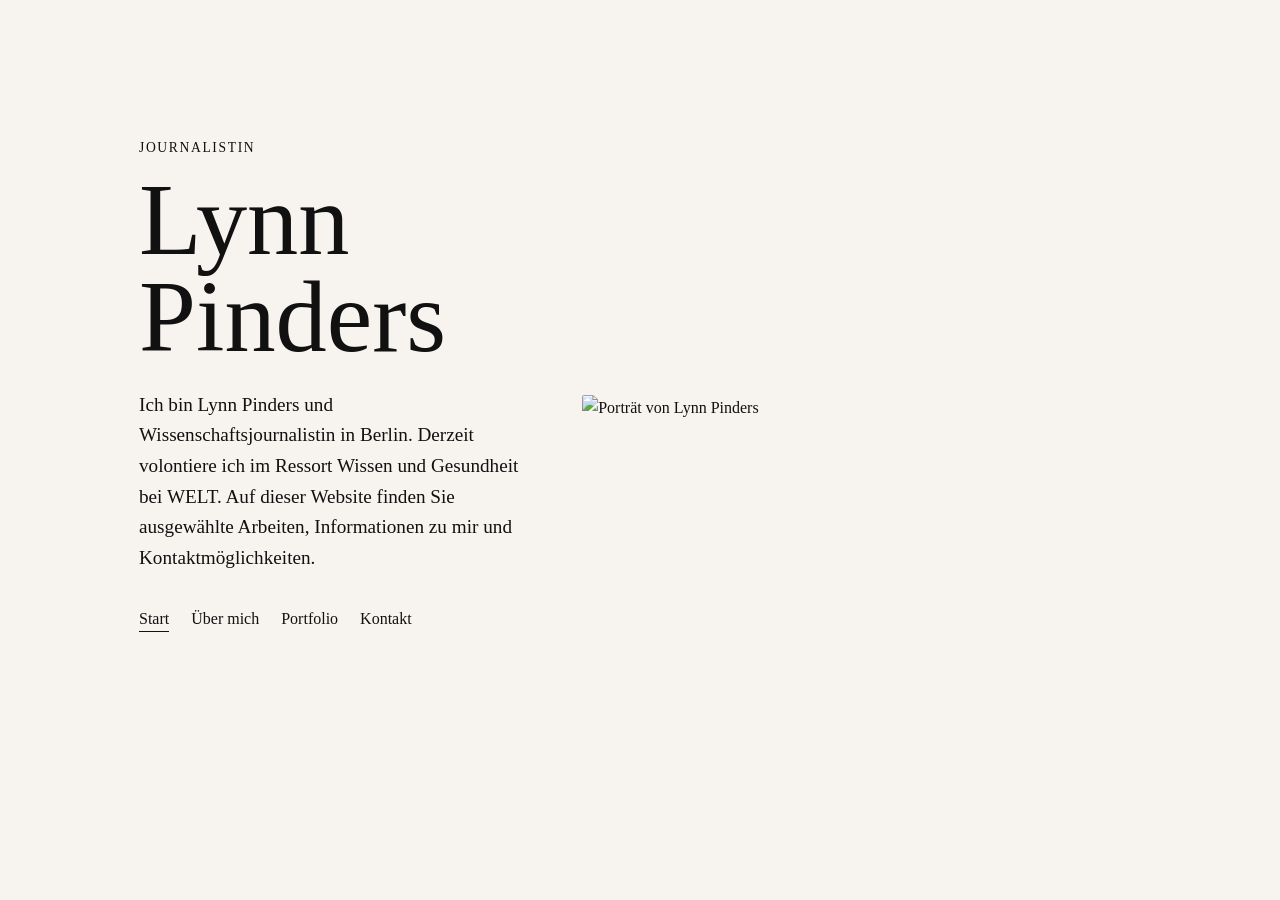
==== index.html @ fb96cade "Update navigation links in index.html" ====
<!DOCTYPE html>
<html lang="de">
<head>
  <meta charset="UTF-8" />
  <meta name="viewport" content="width=device-width, initial-scale=1.0" />

  <title>Lynn Pinders | Journalistin</title>
  <meta name="description" content="Persönliche Website von Lynn Pinders, Journalistin." />

  <link rel="stylesheet" href="style.css" />
</head>
<body>
  <main class="page">
    <section class="hero">
      <div>
        <p class="kicker">Journalistin</p>

        <h1>Lynn Pinders</h1>

        <p class="intro">
          Ich bin Lynn Pinders und Wissenschaftsjournalistin in Berlin. Derzeit volontiere ich im Ressort Wissen und Gesundheit bei WELT. Auf dieser Website finden Sie
          ausgewählte Arbeiten, Informationen zu mir und Kontaktmöglichkeiten.
        </p>

              <nav class="site-nav">
        <a href="index.html" aria-current="page">Start</a>
        <a href="ueber-mich.html">Über mich</a>
        <a href="portfolio.html">Portfolio</a>
        <a href="kontakt.html">Kontakt</a>
      </nav>
      </div>

      <img src="Lynn Pinders.jpg" alt="Porträt von Lynn Pinders" class="intro-image">
    </section>
</body>
</html>
---- style.css ----
* {
  box-sizing: border-box;
}

body {
  margin: 0;
  font-family: Georgia, "Times New Roman", serif;
  color: #111;
  background: #f7f4ef;
  line-height: 1.6;
}

.page {
  max-width: 1050px;
  margin: 0 auto;
  padding: 48px 24px;
}

.hero {
  min-height: 80vh;
  display: grid;
  grid-template-columns: 1.1fr 0.9fr;
  gap: 56px;
  align-items: center;
}

.kicker {
  text-transform: uppercase;
  letter-spacing: 0.12em;
  font-size: 0.85rem;
  margin-bottom: 12px;
}

h1 {
  font-size: clamp(3rem, 8vw, 7rem);
  line-height: 0.95;
  margin: 0 0 24px;
  font-weight: normal;
}

h2 {
  font-size: 2rem;
  margin-top: 80px;
  margin-bottom: 20px;
  font-weight: normal;
}

.intro {
  max-width: 620px;
  font-size: 1.2rem;
}

nav {
  display: flex;
  flex-wrap: wrap;
  gap: 18px;
  margin-top: 32px;
}

a {
  color: #111;
  text-underline-offset: 4px;
}

.hero img {
  width: 100%;
  max-height: 620px;
  object-fit: cover;
  border-radius: 2px;
}

section {
  max-width: 760px;
}

.links {
  padding-left: 20px;
}

.links li {
  margin-bottom: 12px;
}

@media (max-width: 800px) {
  .hero {
    grid-template-columns: 1fr;
    gap: 32px;
  }

  .hero img {
    max-height: 480px;
  }
}

/* Navigation */

.site-nav {
  display: flex;
  flex-wrap: wrap;
  gap: 22px;
  margin-bottom: 60px;
  font-size: 1rem;
}

.site-nav a {
  color: #111;
  text-decoration: none;
  border-bottom: 1px solid transparent;
}

.site-nav a:hover,
.site-nav a[aria-current="page"] {
  border-bottom: 1px solid #111;
}

/* Foto auf der Startseite einblenden */

.intro-image {
  opacity: 0;
  transform: translateY(24px);
  animation: fadeInImage 1s ease-out forwards;
  animation-delay: 0.6s;
}

@keyframes fadeInImage {
  from {
    opacity: 0;
    transform: translateY(24px);
  }

  to {
    opacity: 1;
    transform: translateY(0);
  }
}

/* Kontaktseite */

.contact-list {
  margin: 48px 0 0;
}

.contact-row {
  display: grid;
  grid-template-columns: 180px 1fr;
  gap: 24px;
  align-items: baseline;
  padding: 14px 0;
}

.contact-row dt {
  text-transform: uppercase;
  letter-spacing: 0.12em;
  font-size: 0.8rem;
}

.contact-row dd {
  margin: 0;
}

.contact-mail {
  font-size: clamp(1.3rem, 3vw, 1.8rem);
  text-decoration: none;
  border-bottom: 1px solid #111;
}

.contact-mail:hover {
  color: #8a2c1d;
  border-bottom-color: #8a2c1d;
}

/* Social-Media-Symbole */

.social-links {
  display: flex;
  flex-wrap: wrap;
  gap: 28px;
}

.social-links a {
  color: #111;
  text-decoration: none;
  transition: color 0.2s;
}

.social-links i {
  font-size: 1.8rem;
}

.social-links a:hover {
  color: #8a2c1d;
}

/* Fußzeile */

.site-footer {
  display: flex;
  flex-wrap: wrap;
  gap: 22px;
  margin-top: 120px;
  font-size: 0.9rem;
}

.site-footer a {
  text-decoration: none;
}

.site-footer a:hover {
  text-decoration: underline;
}

@media (max-width: 600px) {
  .contact-row {
    grid-template-columns: 1fr;
    gap: 6px;
  }
}
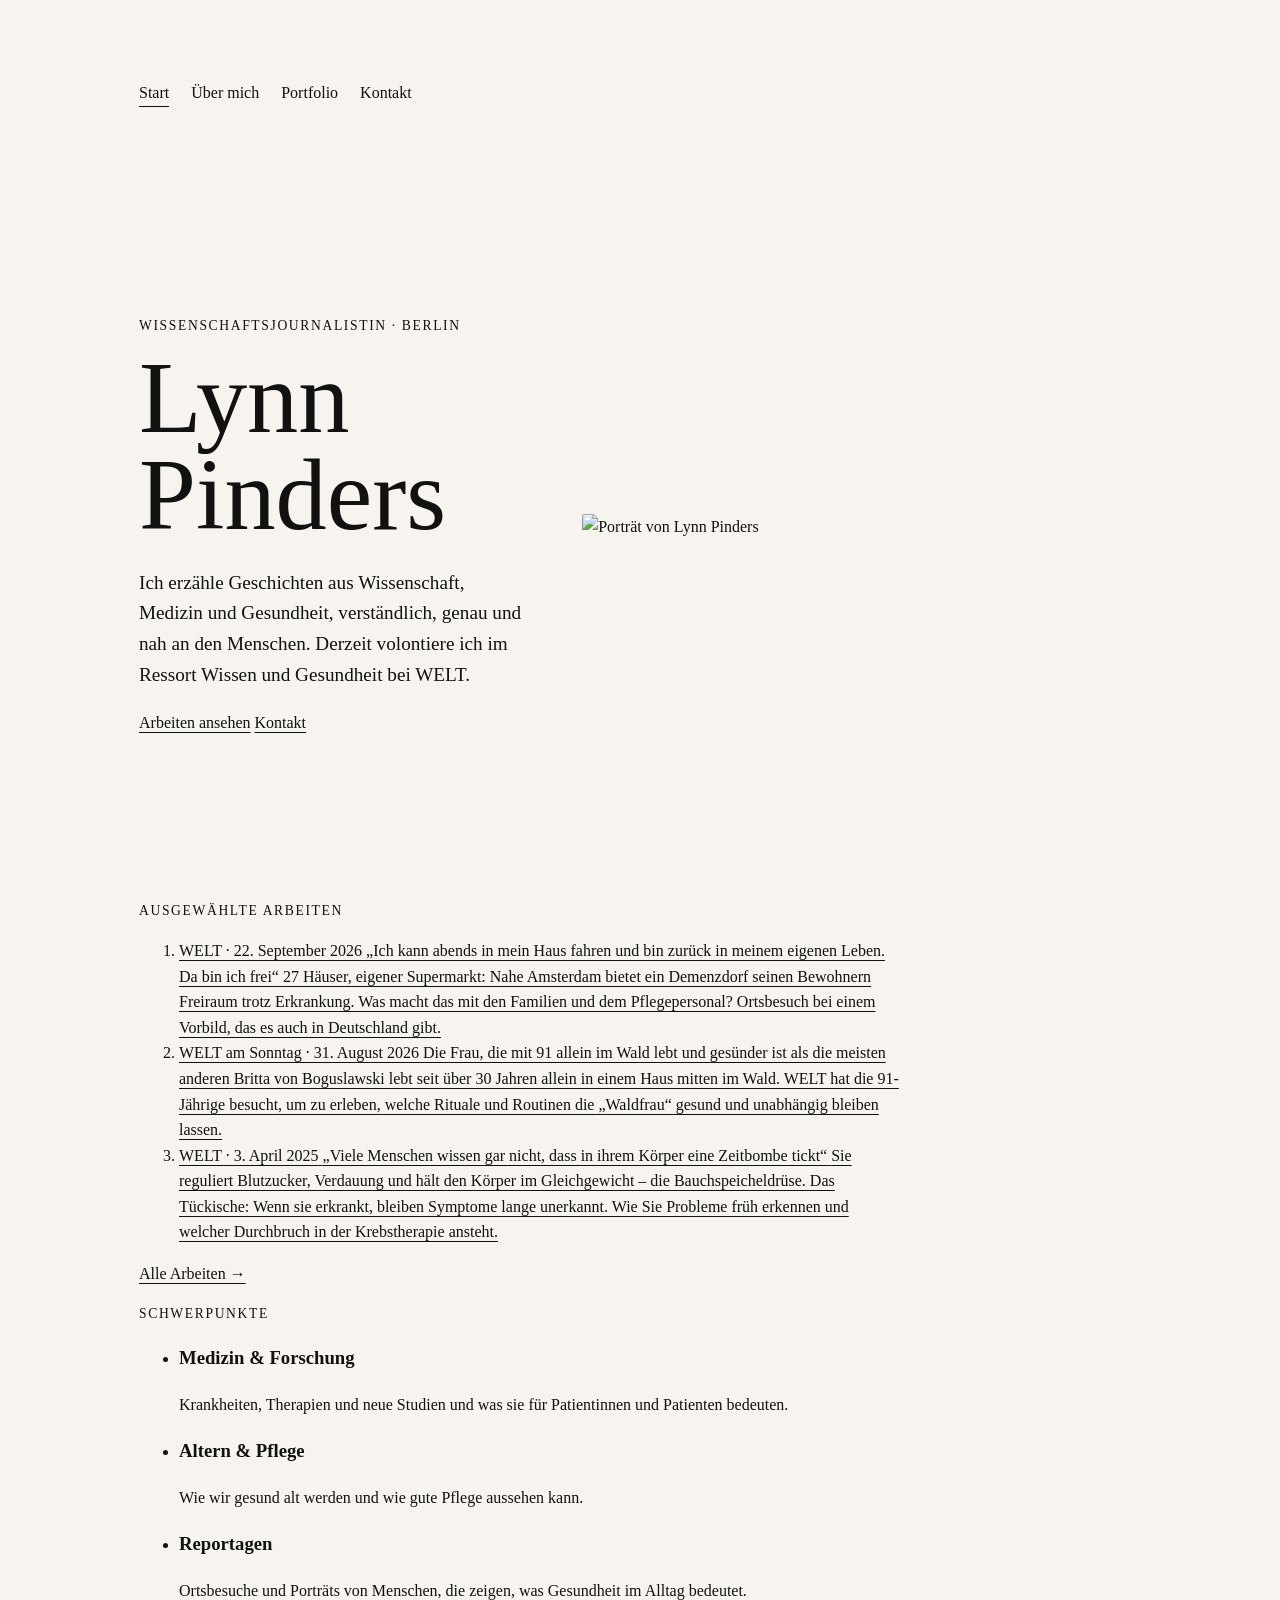
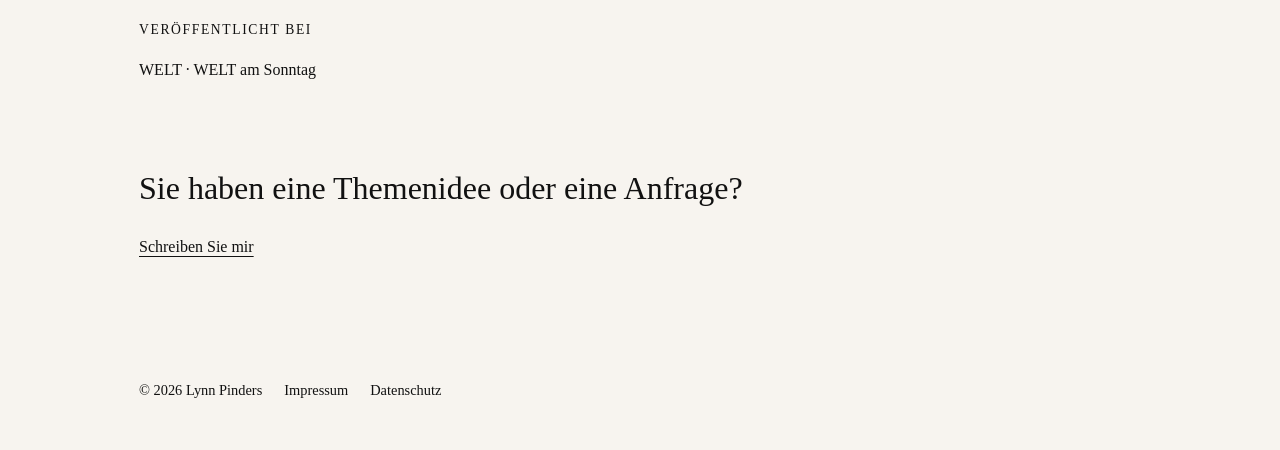
==== commit 69cc2306: "Update title and description in index.html" ====
--- a/index.html
+++ b/index.html
@@ -4,33 +4,105 @@
   <meta charset="UTF-8" />
   <meta name="viewport" content="width=device-width, initial-scale=1.0" />
 
-  <title>Lynn Pinders | Journalistin</title>
-  <meta name="description" content="Persönliche Website von Lynn Pinders, Journalistin." />
+  <title>Lynn Pinders | Wissenschaftsjournalistin in Berlin</title>
+  <meta name="description" content="Lynn Pinders ist Wissenschaftsjournalistin in Berlin und volontiert im Ressort Wissen und Gesundheit bei WELT." />
 
-  <link rel="stylesheet" href="style.css" />
+  <link rel="stylesheet" href="style.css?v=4" />
 </head>
 <body>
   <main class="page">
-    <section class="hero">
-      <div>
-        <p class="kicker">Journalistin</p>
-
-        <h1>Lynn Pinders</h1>
-
-        <p class="intro">
-          Ich bin Lynn Pinders und Wissenschaftsjournalistin in Berlin. Derzeit volontiere ich im Ressort Wissen und Gesundheit bei WELT. Auf dieser Website finden Sie
-          ausgewählte Arbeiten, Informationen zu mir und Kontaktmöglichkeiten.
-        </p>
-
-              <nav class="site-nav">
+    <header>
+      <nav class="site-nav">
         <a href="index.html" aria-current="page">Start</a>
         <a href="ueber-mich.html">Über mich</a>
         <a href="portfolio.html">Portfolio</a>
         <a href="kontakt.html">Kontakt</a>
       </nav>
+    </header>
+
+    <!-- 1. Einstieg -->
+    <section class="hero">
+      <div>
+        <p class="kicker">Wissenschaftsjournalistin · Berlin</p>
+        <h1>Lynn Pinders</h1>
+        <p class="intro">
+          Ich erzähle Geschichten aus Wissenschaft, Medizin und Gesundheit,
+          verständlich, genau und nah an den Menschen. Derzeit volontiere ich
+          im Ressort Wissen und Gesundheit bei WELT.
+        </p>
+        <p class="actions">
+          <a class="button" href="portfolio.html">Arbeiten ansehen</a>
+          <a class="button button-light" href="kontakt.html">Kontakt</a>
+        </p>
       </div>
+      <img class="intro-image" src="Lynn Pinders.jpg" alt="Porträt von Lynn Pinders" />
+    </section>
 
-      <img src="Lynn Pinders.jpg" alt="Porträt von Lynn Pinders" class="intro-image">
+    <!-- 2. Ausgewählte Arbeiten -->
+    <section class="home-section">
+      <p class="kicker">Ausgewählte Arbeiten</p>
+      <ol class="articles">
+        <li>
+          <a href="https://www.welt.de/gesundheit/plus6a82bc8a9c4b6838990477ef/demenzdorf-ich-kann-abends-in-mein-haus-fahren-und-bin-zurueck-in-meinem-eigenen-leben-da-bin-ich-frei.html" target="_blank" rel="noopener noreferrer">
+            <span class="article-meta">WELT · 22. September 2026</span>
+            <span class="article-title">„Ich kann abends in mein Haus fahren und bin zurück in meinem eigenen Leben. Da bin ich frei“</span>
+            <span class="article-teaser">27 Häuser, eigener Supermarkt: Nahe Amsterdam bietet ein Demenzdorf seinen Bewohnern Freiraum trotz Erkrankung. Was macht das mit den Familien und dem Pflegepersonal? Ortsbesuch bei einem Vorbild, das es auch in Deutschland gibt.</span>
+          </a>
+        </li>
+        <li>
+          <a href="https://www.welt.de/gesundheit/article6a6b52e4b5b26399f0be156d/britta-von-boguslawski-gott-hat-mir-ermoeglicht-im-wald-zu-leben-das-ist-kein-verdienst-sondern-gnade.html" target="_blank" rel="noopener noreferrer">
+            <span class="article-meta">WELT am Sonntag · 31. August 2026</span>
+            <span class="article-title">Die Frau, die mit 91 allein im Wald lebt und gesünder ist als die meisten anderen</span>
+            <span class="article-teaser">Britta von Boguslawski lebt seit über 30 Jahren allein in einem Haus mitten im Wald. WELT hat die 91-Jährige besucht, um zu erleben, welche Rituale und Routinen die „Waldfrau“ gesund und unabhängig bleiben lassen.</span>
+          </a>
+        </li>
+        <li>
+          <a href="https://www.welt.de/gesundheit/plus69c2457aaf187d606b810e86/krebs-viele-menschen-wissen-gar-nicht-dass-in-ihrem-koerper-eine-zeitbombe-tickt.html" target="_blank" rel="noopener noreferrer">
+            <span class="article-meta">WELT · 3. April 2025</span>
+            <span class="article-title">„Viele Menschen wissen gar nicht, dass in ihrem Körper eine Zeitbombe tickt“</span>
+            <span class="article-teaser">Sie reguliert Blutzucker, Verdauung und hält den Körper im Gleichgewicht – die Bauchspeicheldrüse. Das Tückische: Wenn sie erkrankt, bleiben Symptome lange unerkannt. Wie Sie Probleme früh erkennen und welcher Durchbruch in der Krebstherapie ansteht.</span>
+          </a>
+        </li>
+      </ol>
+      <p><a class="more-link" href="portfolio.html">Alle Arbeiten →</a></p>
     </section>
+
+    <!-- 3. Themen -->
+    <section class="home-section">
+      <p class="kicker">Schwerpunkte</p>
+      <ul class="topics">
+        <li>
+          <h3>Medizin &amp; Forschung</h3>
+          <p>Krankheiten, Therapien und neue Studien und was sie für Patientinnen und Patienten bedeuten.</p>
+        </li>
+        <li>
+          <h3>Altern &amp; Pflege</h3>
+          <p>Wie wir gesund alt werden und wie gute Pflege aussehen kann.</p>
+        </li>
+        <li>
+          <h3>Reportagen</h3>
+          <p>Ortsbesuche und Porträts von Menschen, die zeigen, was Gesundheit im Alltag bedeutet.</p>
+        </li>
+      </ul>
+    </section>
+
+    <!-- 4. Veröffentlicht bei -->
+    <section class="home-section">
+      <p class="kicker">Veröffentlicht bei</p>
+      <p class="outlets">WELT · WELT am Sonntag</p>
+    </section>
+
+    <!-- 5. Aufforderung zum Kontakt -->
+    <section class="home-section cta">
+      <h2>Sie haben eine Themenidee oder eine Anfrage?</h2>
+      <p><a class="button" href="kontakt.html">Schreiben Sie mir</a></p>
+    </section>
+
+    <footer class="site-footer">
+      <span>© 2026 Lynn Pinders</span>
+      <a href="impressum.html">Impressum</a>
+      <a href="datenschutz.html">Datenschutz</a>
+    </footer>
+  </main>
 </body>
 </html>
--- a/style.css
+++ b/style.css
@@ -215,3 +215,10 @@
     gap: 6px;
   }
 }
+
+/* Überschrift der Kontaktseite */
+
+.contact-title {
+  font-size: clamp(2.2rem, 5vw, 3.5rem);
+  line-height: 1.1;
+}
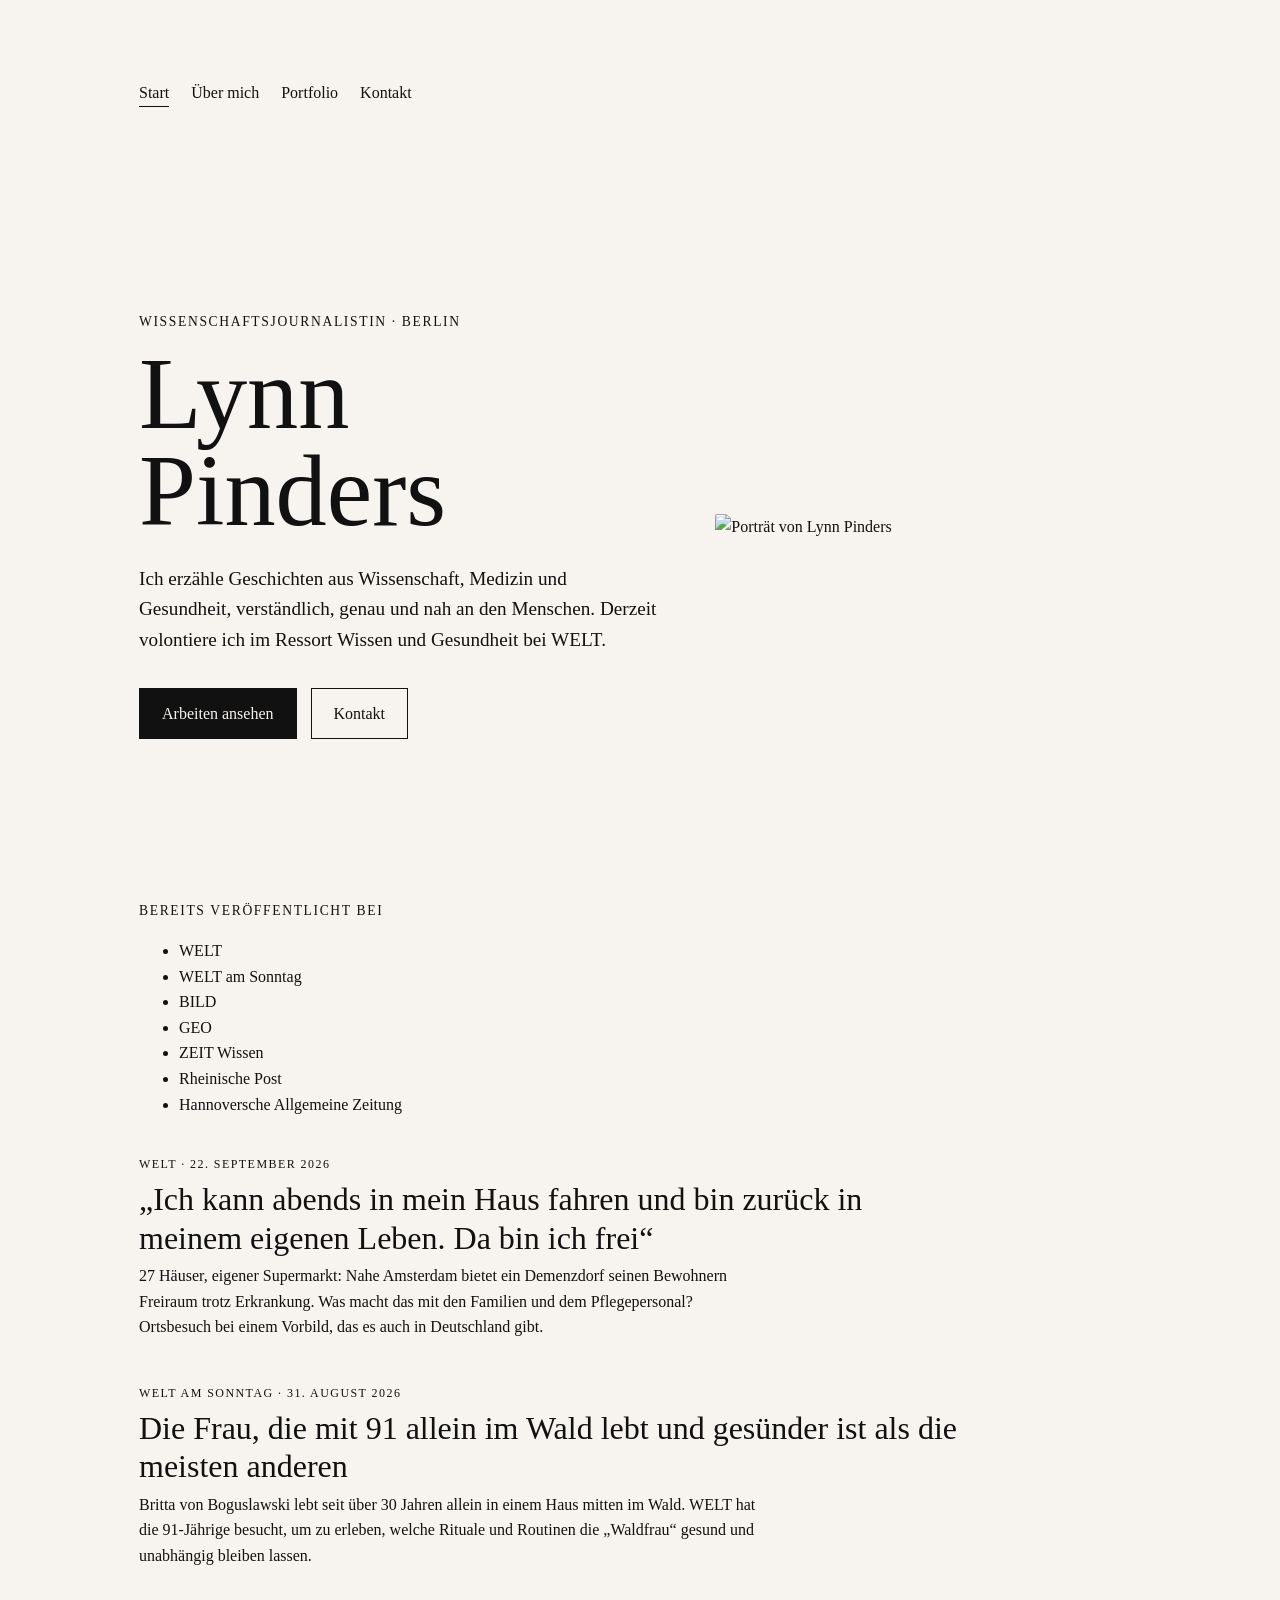
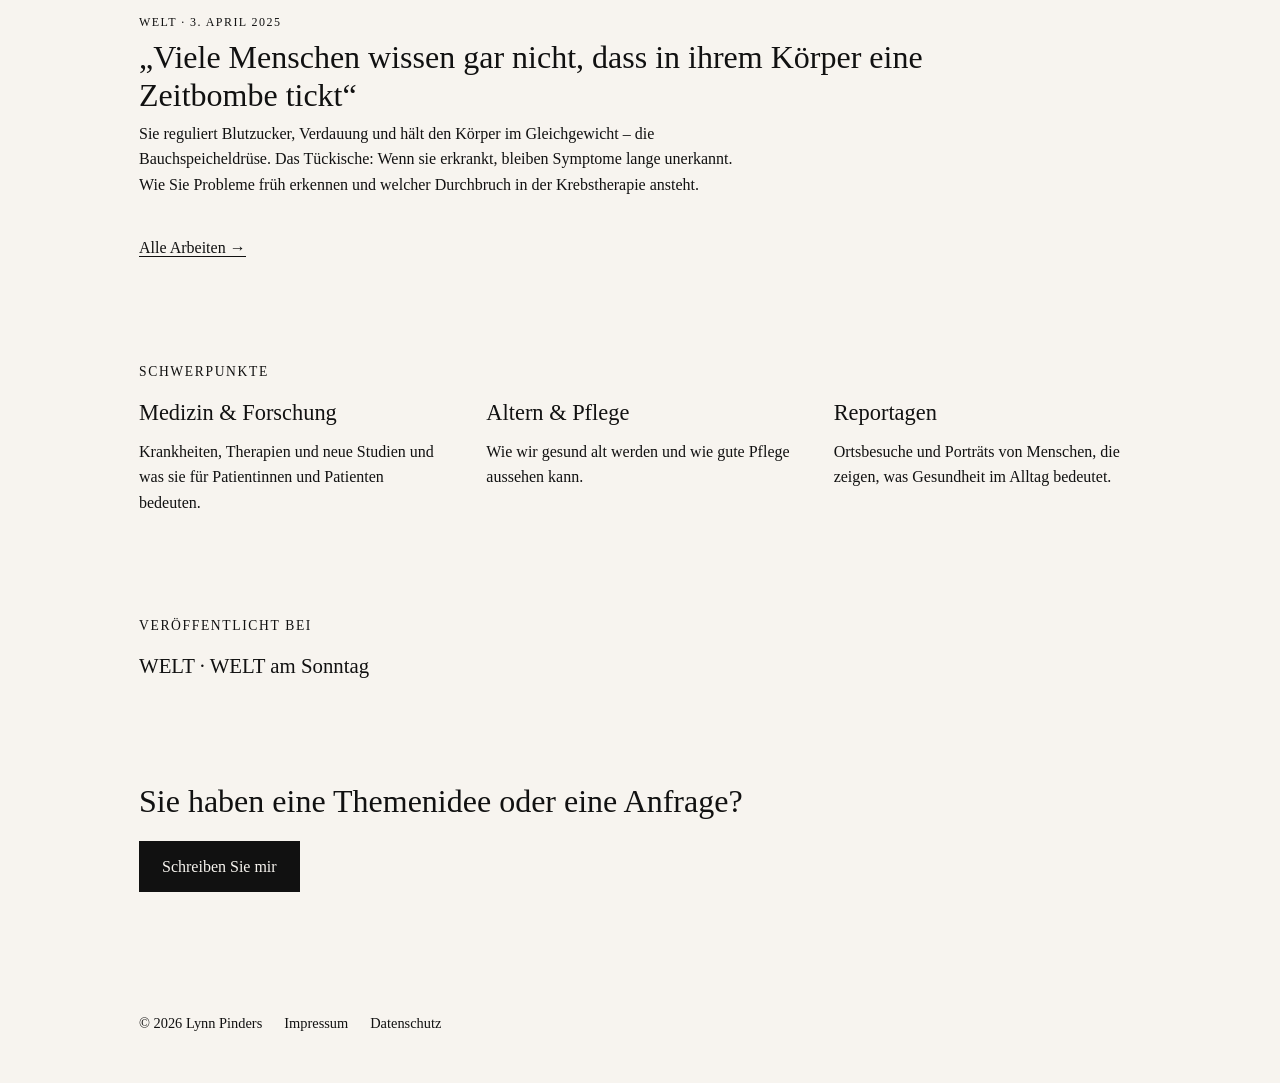
==== commit 916da792: "Add list of previously published works" ====
--- a/index.html
+++ b/index.html
@@ -39,8 +39,16 @@
     </section>
 
     <!-- 2. Ausgewählte Arbeiten -->
-    <section class="home-section">
-      <p class="kicker">Ausgewählte Arbeiten</p>
+         <p class="kicker">Bereits veröffentlicht bei</p>
+      <ul class="outlets-list">
+        <li>WELT</li>
+        <li>WELT am Sonntag</li>
+        <li>BILD</li>
+        <li>GEO</li>
+        <li>ZEIT Wissen</li>
+        <li>Rheinische Post</li>
+        <li>Hannoversche Allgemeine Zeitung</li>
+      </ul>
       <ol class="articles">
         <li>
           <a href="https://www.welt.de/gesundheit/plus6a82bc8a9c4b6838990477ef/demenzdorf-ich-kann-abends-in-mein-haus-fahren-und-bin-zurueck-in-meinem-eigenen-leben-da-bin-ich-frei.html" target="_blank" rel="noopener noreferrer">
--- a/style.css
+++ b/style.css
@@ -222,3 +222,135 @@
   font-size: clamp(2.2rem, 5vw, 3.5rem);
   line-height: 1.1;
 }
+
+/* Startseite */
+
+.actions {
+  display: flex;
+  flex-wrap: wrap;
+  gap: 14px;
+  margin-top: 32px;
+}
+
+.button {
+  display: inline-block;
+  padding: 12px 22px;
+  background: #111;
+  color: #f7f4ef;
+  text-decoration: none;
+  border: 1px solid #111;
+  transition: background 0.2s, color 0.2s;
+}
+
+.button:hover {
+  background: #8a2c1d;
+  border-color: #8a2c1d;
+  color: #f7f4ef;
+}
+
+.button-light {
+  background: transparent;
+  color: #111;
+}
+
+.button-light:hover {
+  background: transparent;
+  color: #8a2c1d;
+}
+
+.home-section {
+  max-width: none;
+  margin-top: 100px;
+}
+
+.topics {
+  list-style: none;
+  padding: 0;
+  margin: 0;
+  display: grid;
+  grid-template-columns: repeat(3, 1fr);
+  gap: 40px;
+}
+
+.topics h3 {
+  font-size: 1.4rem;
+  font-weight: normal;
+  margin: 0 0 8px;
+}
+
+.topics p {
+  margin: 0;
+}
+
+.articles {
+  list-style: none;
+  padding: 0;
+  margin: 0;
+}
+
+.articles a {
+  display: block;
+  padding: 22px 0;
+  text-decoration: none;
+}
+
+.article-meta {
+  display: block;
+  text-transform: uppercase;
+  letter-spacing: 0.12em;
+  font-size: 0.75rem;
+  margin-bottom: 6px;
+}
+
+.article-title {
+  display: block;
+  max-width: 820px;
+  font-size: clamp(1.4rem, 3vw, 2rem);
+  line-height: 1.2;
+}
+
+.article-teaser {
+  display: block;
+  margin-top: 6px;
+  max-width: 620px;
+}
+
+.articles a:hover .article-title {
+  color: #8a2c1d;
+}
+
+.more-link {
+  text-decoration: none;
+  border-bottom: 1px solid #111;
+}
+
+.more-link:hover {
+  color: #8a2c1d;
+  border-bottom-color: #8a2c1d;
+}
+
+.outlets {
+  font-size: 1.3rem;
+  margin: 0;
+}
+
+.cta h2 {
+  margin-top: 0;
+  max-width: 620px;
+  line-height: 1.2;
+}
+
+section.hero {
+  max-width: none;
+}
+
+@media (max-width: 800px) {
+  .topics {
+    grid-template-columns: 1fr;
+    gap: 28px;
+  }
+
+  .home-section {
+    margin-top: 72px;
+  }
+}
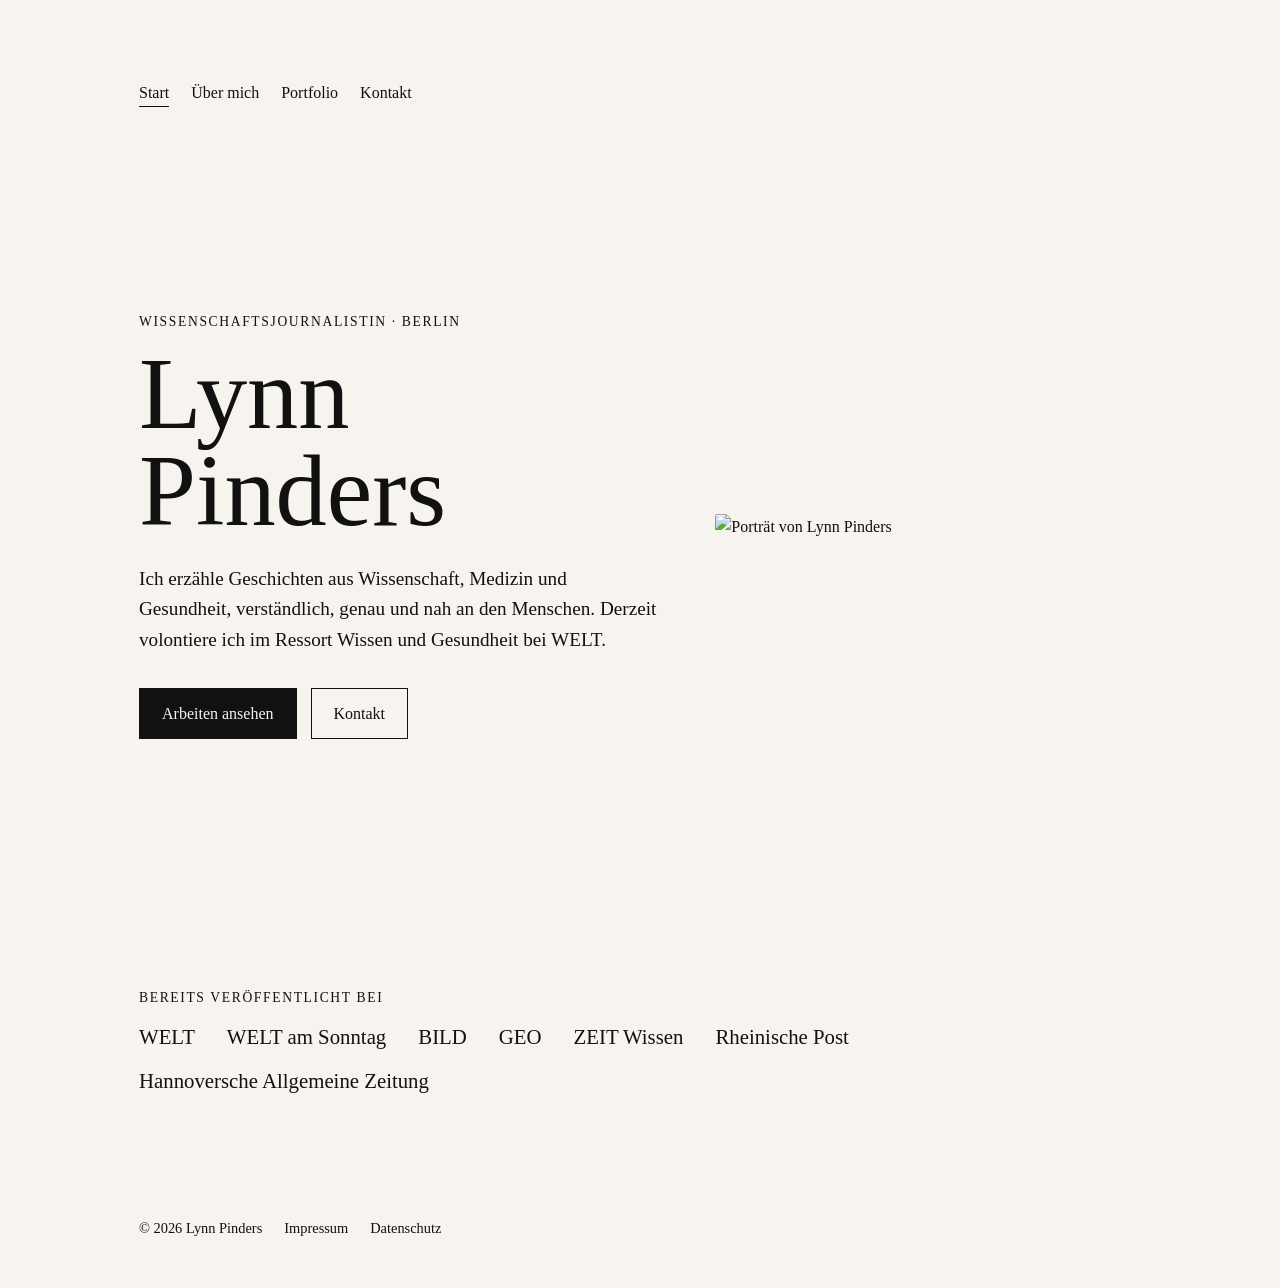
==== commit 8d6c8c38: "Add files via upload" ====
--- a/index.html
+++ b/index.html
@@ -7,7 +7,7 @@
   <title>Lynn Pinders | Wissenschaftsjournalistin in Berlin</title>
   <meta name="description" content="Lynn Pinders ist Wissenschaftsjournalistin in Berlin und volontiert im Ressort Wissen und Gesundheit bei WELT." />
 
-  <link rel="stylesheet" href="style.css?v=4" />
+  <link rel="stylesheet" href="style.css?v=5" />
 </head>
 <body>
   <main class="page">
@@ -38,8 +38,9 @@
       <img class="intro-image" src="Lynn Pinders.jpg" alt="Porträt von Lynn Pinders" />
     </section>
 
-    <!-- 2. Ausgewählte Arbeiten -->
-         <p class="kicker">Bereits veröffentlicht bei</p>
+    <!-- 2. Veröffentlicht bei -->
+    <section class="home-section">
+      <p class="kicker">Bereits veröffentlicht bei</p>
       <ul class="outlets-list">
         <li>WELT</li>
         <li>WELT am Sonntag</li>
@@ -49,61 +50,6 @@
         <li>Rheinische Post</li>
         <li>Hannoversche Allgemeine Zeitung</li>
       </ul>
-      <ol class="articles">
-        <li>
-          <a href="https://www.welt.de/gesundheit/plus6a82bc8a9c4b6838990477ef/demenzdorf-ich-kann-abends-in-mein-haus-fahren-und-bin-zurueck-in-meinem-eigenen-leben-da-bin-ich-frei.html" target="_blank" rel="noopener noreferrer">
-            <span class="article-meta">WELT · 22. September 2026</span>
-            <span class="article-title">„Ich kann abends in mein Haus fahren und bin zurück in meinem eigenen Leben. Da bin ich frei“</span>
-            <span class="article-teaser">27 Häuser, eigener Supermarkt: Nahe Amsterdam bietet ein Demenzdorf seinen Bewohnern Freiraum trotz Erkrankung. Was macht das mit den Familien und dem Pflegepersonal? Ortsbesuch bei einem Vorbild, das es auch in Deutschland gibt.</span>
-          </a>
-        </li>
-        <li>
-          <a href="https://www.welt.de/gesundheit/article6a6b52e4b5b26399f0be156d/britta-von-boguslawski-gott-hat-mir-ermoeglicht-im-wald-zu-leben-das-ist-kein-verdienst-sondern-gnade.html" target="_blank" rel="noopener noreferrer">
-            <span class="article-meta">WELT am Sonntag · 31. August 2026</span>
-            <span class="article-title">Die Frau, die mit 91 allein im Wald lebt und gesünder ist als die meisten anderen</span>
-            <span class="article-teaser">Britta von Boguslawski lebt seit über 30 Jahren allein in einem Haus mitten im Wald. WELT hat die 91-Jährige besucht, um zu erleben, welche Rituale und Routinen die „Waldfrau“ gesund und unabhängig bleiben lassen.</span>
-          </a>
-        </li>
-        <li>
-          <a href="https://www.welt.de/gesundheit/plus69c2457aaf187d606b810e86/krebs-viele-menschen-wissen-gar-nicht-dass-in-ihrem-koerper-eine-zeitbombe-tickt.html" target="_blank" rel="noopener noreferrer">
-            <span class="article-meta">WELT · 3. April 2025</span>
-            <span class="article-title">„Viele Menschen wissen gar nicht, dass in ihrem Körper eine Zeitbombe tickt“</span>
-            <span class="article-teaser">Sie reguliert Blutzucker, Verdauung und hält den Körper im Gleichgewicht – die Bauchspeicheldrüse. Das Tückische: Wenn sie erkrankt, bleiben Symptome lange unerkannt. Wie Sie Probleme früh erkennen und welcher Durchbruch in der Krebstherapie ansteht.</span>
-          </a>
-        </li>
-      </ol>
-      <p><a class="more-link" href="portfolio.html">Alle Arbeiten →</a></p>
-    </section>
-
-    <!-- 3. Themen -->
-    <section class="home-section">
-      <p class="kicker">Schwerpunkte</p>
-      <ul class="topics">
-        <li>
-          <h3>Medizin &amp; Forschung</h3>
-          <p>Krankheiten, Therapien und neue Studien und was sie für Patientinnen und Patienten bedeuten.</p>
-        </li>
-        <li>
-          <h3>Altern &amp; Pflege</h3>
-          <p>Wie wir gesund alt werden und wie gute Pflege aussehen kann.</p>
-        </li>
-        <li>
-          <h3>Reportagen</h3>
-          <p>Ortsbesuche und Porträts von Menschen, die zeigen, was Gesundheit im Alltag bedeutet.</p>
-        </li>
-      </ul>
-    </section>
-
-    <!-- 4. Veröffentlicht bei -->
-    <section class="home-section">
-      <p class="kicker">Veröffentlicht bei</p>
-      <p class="outlets">WELT · WELT am Sonntag</p>
-    </section>
-
-    <!-- 5. Aufforderung zum Kontakt -->
-    <section class="home-section cta">
-      <h2>Sie haben eine Themenidee oder eine Anfrage?</h2>
-      <p><a class="button" href="kontakt.html">Schreiben Sie mir</a></p>
     </section>
 
     <footer class="site-footer">
--- a/style.css
+++ b/style.css
@@ -354,3 +354,27 @@
     margin-top: 72px;
   }
 }
+
+/* Social-Media-Symbole auf der Kontaktseite */
+
+.social-links {
+  margin-top: 40px;
+}
+
+/* Kleinere Überschrift auf der Kontaktseite */
+
+.contact-title {
+  font-size: clamp(1.8rem, 4vw, 2.6rem);
+}
+
+/* Liste der Medien auf der Startseite */
+
+.outlets-list {
+  list-style: none;
+  padding: 0;
+  margin: 0;
+  display: flex;
+  flex-wrap: wrap;
+  gap: 10px 32px;
+  font-size: 1.3rem;
+}
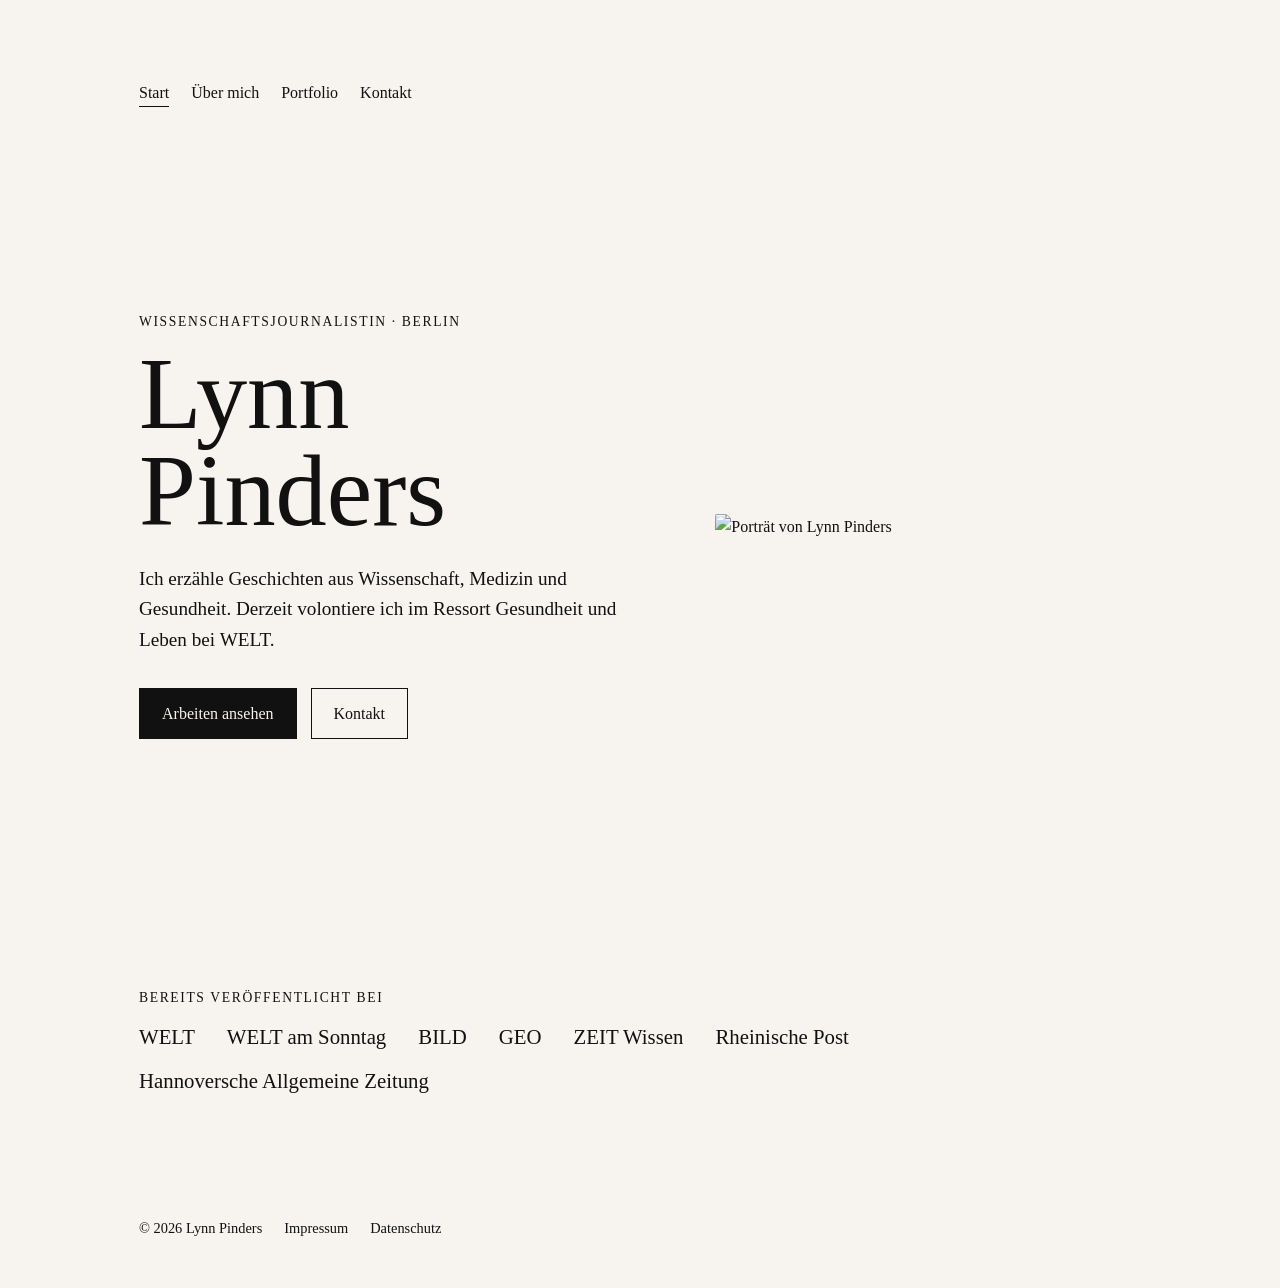
==== commit 61ff2564: "Revise introduction in index.html Updated the introduction text to reflect current work and focus." ====
--- a/index.html
+++ b/index.html
@@ -26,9 +26,8 @@
         <p class="kicker">Wissenschaftsjournalistin · Berlin</p>
         <h1>Lynn Pinders</h1>
         <p class="intro">
-          Ich erzähle Geschichten aus Wissenschaft, Medizin und Gesundheit,
-          verständlich, genau und nah an den Menschen. Derzeit volontiere ich
-          im Ressort Wissen und Gesundheit bei WELT.
+          Ich erzähle Geschichten aus Wissenschaft, Medizin und Gesundheit.
+          Derzeit volontiere ich im Ressort Gesundheit und Leben bei WELT.
         </p>
         <p class="actions">
           <a class="button" href="portfolio.html">Arbeiten ansehen</a>
--- a/style.css
+++ b/style.css
@@ -378,3 +378,9 @@
   gap: 10px 32px;
   font-size: 1.3rem;
 }
+
+/* Abstand der Social-Media-Symbole auf der Kontaktseite */
+
+.social-links {
+  margin-top: 40px;
+}
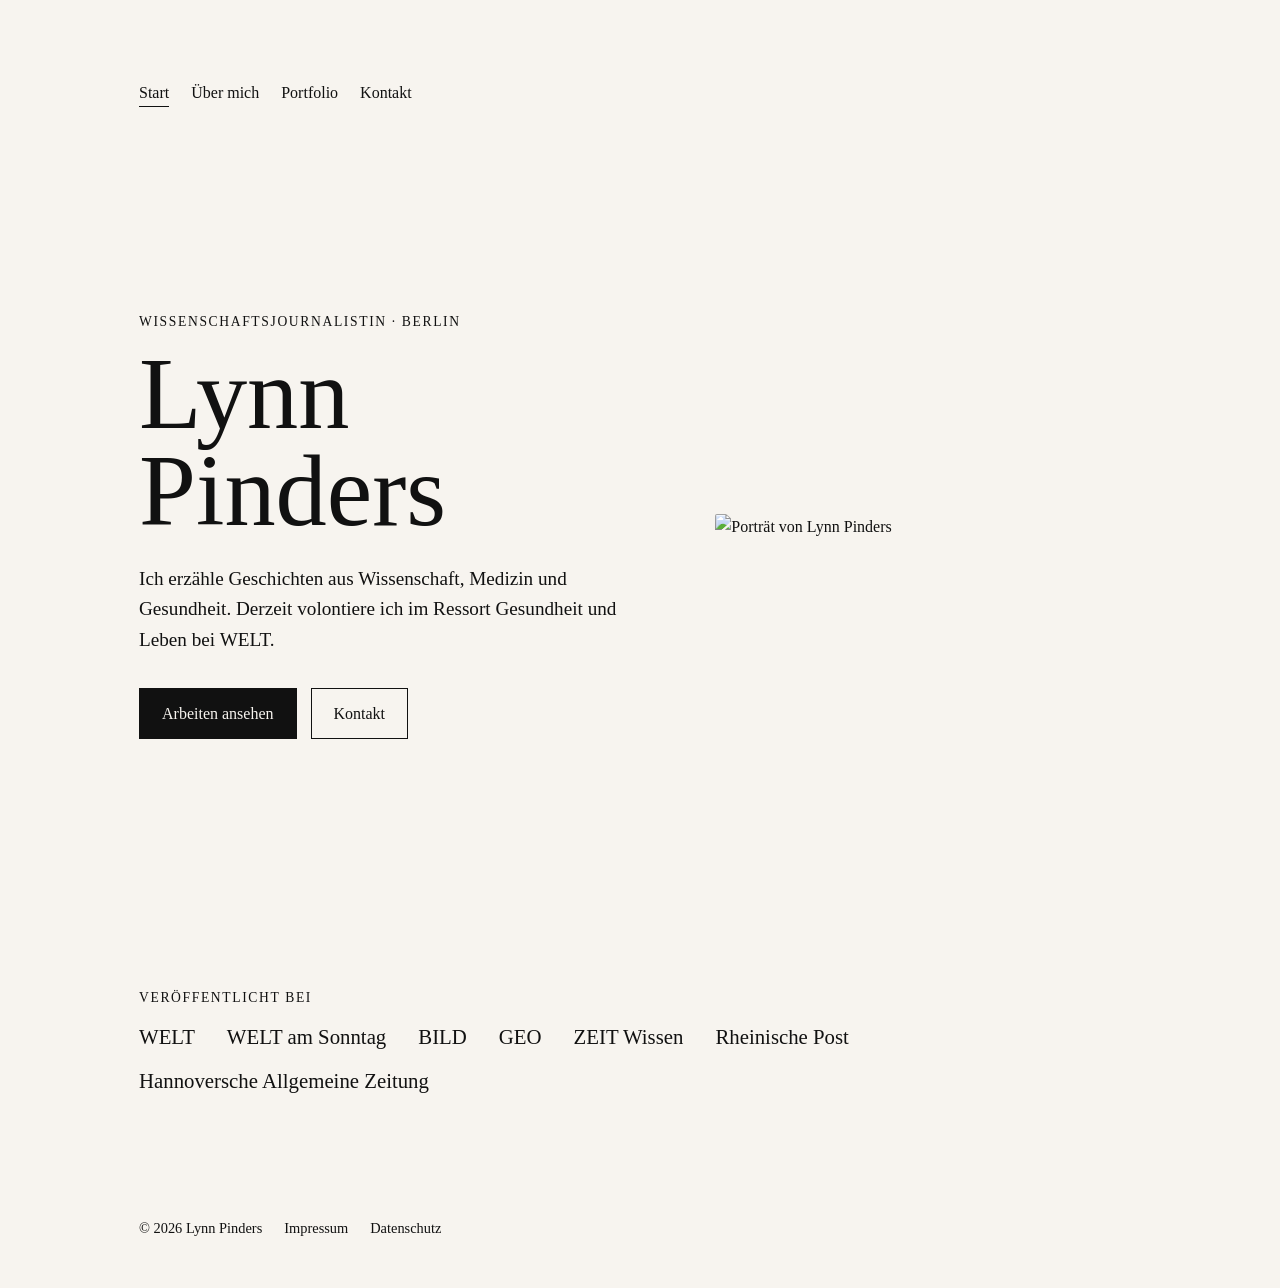
==== commit cb6e0085: "Update text from 'Bereits' to 'Veröffentlicht'" ====
--- a/index.html
+++ b/index.html
@@ -39,7 +39,7 @@
 
     <!-- 2. Veröffentlicht bei -->
     <section class="home-section">
-      <p class="kicker">Bereits veröffentlicht bei</p>
+      <p class="kicker">Veröffentlicht bei</p>
       <ul class="outlets-list">
         <li>WELT</li>
         <li>WELT am Sonntag</li>
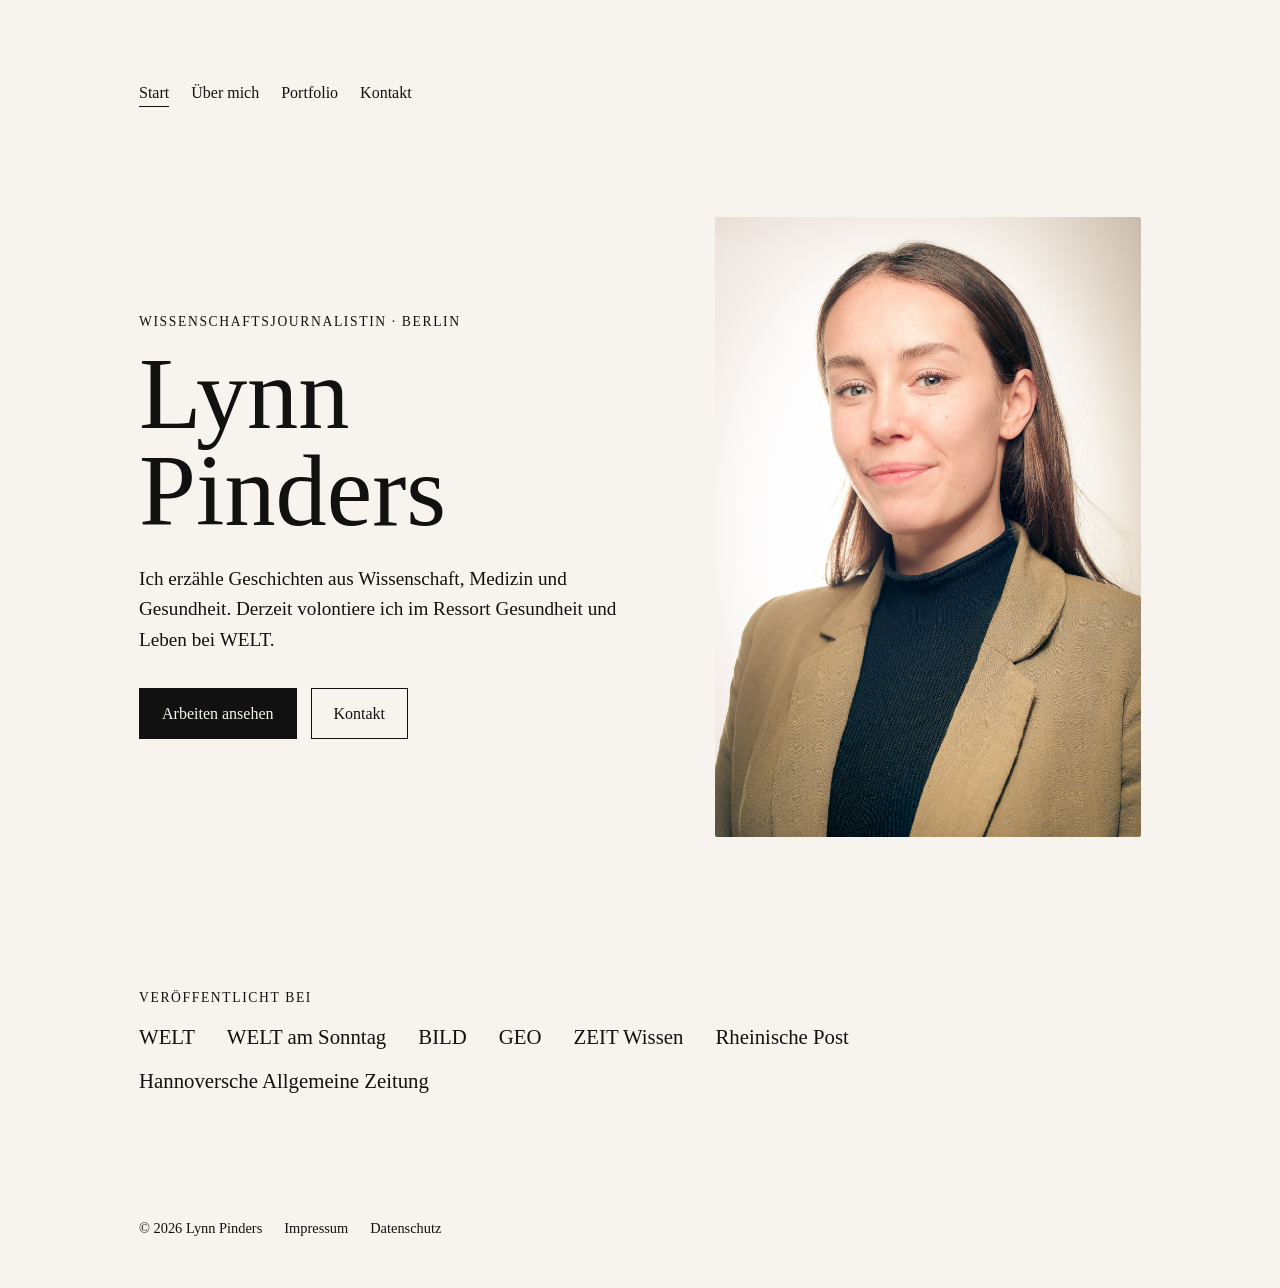
==== commit 19cf76d6: "Rename image source from Porträt.jpg to portrait.jpg" ====
--- a/index.html
+++ b/index.html
@@ -34,7 +34,7 @@
           <a class="button button-light" href="kontakt.html">Kontakt</a>
         </p>
       </div>
-      <img class="intro-image" src="Lynn Pinders.jpg" alt="Porträt von Lynn Pinders" />
+                  <img class="intro-image" src="portrait.jpg" alt="Porträt von Lynn Pinders" />
     </section>
 
     <!-- 2. Veröffentlicht bei -->
